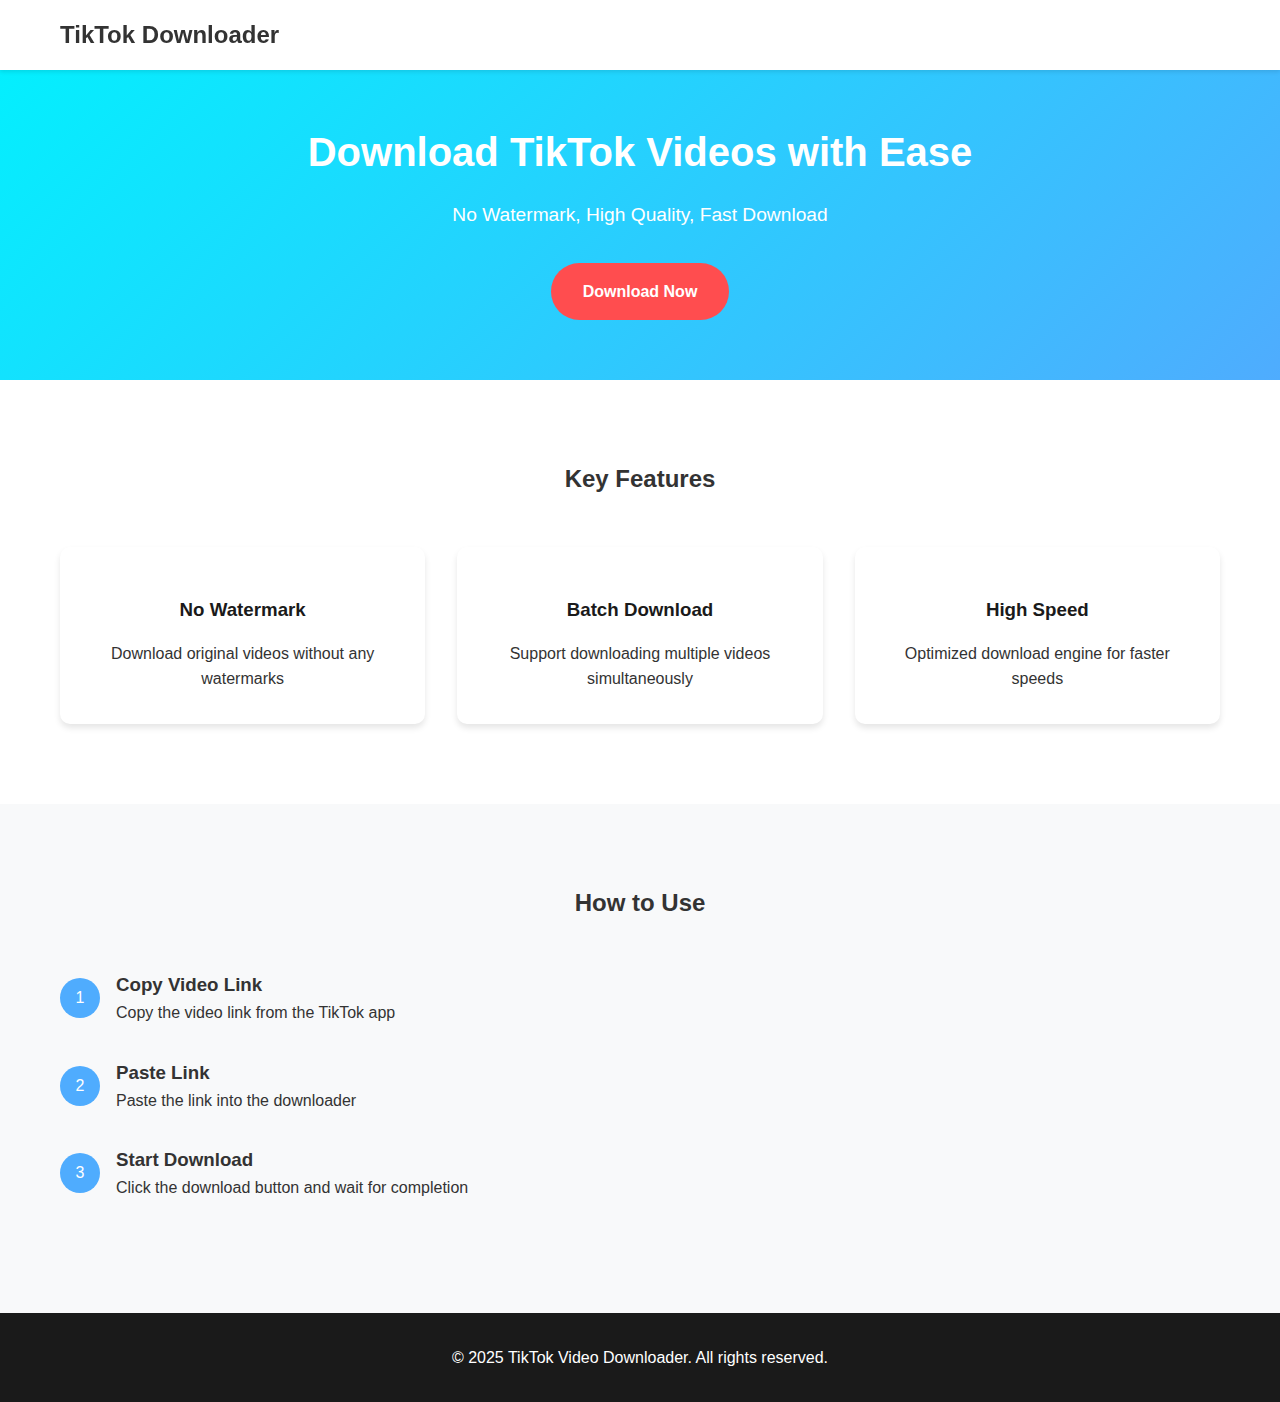
==== aboutus.htm @ 4d3f7ae5 "Create aboutus.htm" ====
<!DOCTYPE html>
<html lang="en">
<head>
    <meta charset="UTF-8">
    <meta name="viewport" content="width=device-width, initial-scale=1.0">
    <title>TikTok Video Downloader - Easily Download Your Favorite Videos</title>
    <style>
        * {
            margin: 0;
            padding: 0;
            box-sizing: border-box;
        }

        body {
            font-family: -apple-system, BlinkMacSystemFont, 'Segoe UI', Roboto, 'Helvetica Neue', Arial, sans-serif;
            line-height: 1.6;
            color: #333;
            background-color: #f8f9fa;
        }

        .container {
            max-width: 1200px;
            margin: 0 auto;
            padding: 0 20px;
        }

        header {
            background-color: #fff;
            box-shadow: 0 2px 4px rgba(0,0,0,0.1);
            padding: 1rem 0;
            position: fixed;
            width: 100%;
            top: 0;
            z-index: 1000;
        }

        .hero {
            padding: 120px 0 60px;
            text-align: center;
            background: linear-gradient(135deg, #00f2fe 0%, #4facfe 100%);
            color: white;
        }

        .hero h1 {
            font-size: 2.5rem;
            margin-bottom: 1rem;
        }

        .hero p {
            font-size: 1.2rem;
            margin-bottom: 2rem;
        }

        .download-btn {
            display: inline-block;
            background-color: #ff4d4f;
            color: white;
            padding: 1rem 2rem;
            border-radius: 30px;
            text-decoration: none;
            font-weight: bold;
            transition: transform 0.3s ease;
        }

        .download-btn:hover {
            transform: translateY(-2px);
        }

        .features {
            padding: 80px 0;
            background: white;
        }

        .features-grid {
            display: grid;
            grid-template-columns: repeat(auto-fit, minmax(250px, 1fr));
            gap: 2rem;
            margin-top: 3rem;
        }

        .feature-card {
            text-align: center;
            padding: 2rem;
            background: #fff;
            border-radius: 10px;
            box-shadow: 0 4px 6px rgba(0,0,0,0.1);
        }

        .feature-card h3 {
            margin: 1rem 0;
            color: #1a1a1a;
        }

        .how-to {
            padding: 80px 0;
            background: #f8f9fa;
        }

        .steps {
            margin-top: 3rem;
        }

        .step {
            display: flex;
            align-items: center;
            margin-bottom: 2rem;
        }

        .step-number {
            width: 40px;
            height: 40px;
            background: #4facfe;
            color: white;
            border-radius: 50%;
            display: flex;
            align-items: center;
            justify-content: center;
            margin-right: 1rem;
            flex-shrink: 0;
        }

        footer {
            background: #1a1a1a;
            color: white;
            padding: 2rem 0;
            text-align: center;
        }

        @media (max-width: 768px) {
            .hero h1 {
                font-size: 2rem;
            }

            .hero p {
                font-size: 1rem;
            }

            .features-grid {
                grid-template-columns: 1fr;
            }
        }
    </style>
</head>
<body>
    <header>
        <div class="container">
            <h2>TikTok Downloader</h2>
        </div>
    </header>

    <section class="hero">
        <div class="container">
            <h1>Download TikTok Videos with Ease</h1>
            <p>No Watermark, High Quality, Fast Download</p>
            <a href="#download" class="download-btn">Download Now</a>
        </div>
    </section>

    <section class="features">
        <div class="container">
            <h2 style="text-align: center;">Key Features</h2>
            <div class="features-grid">
                <div class="feature-card">
                    <h3>No Watermark</h3>
                    <p>Download original videos without any watermarks</p>
                </div>
                <div class="feature-card">
                    <h3>Batch Download</h3>
                    <p>Support downloading multiple videos simultaneously</p>
                </div>
                <div class="feature-card">
                    <h3>High Speed</h3>
                    <p>Optimized download engine for faster speeds</p>
                </div>
            </div>
        </div>
    </section>

    <section class="how-to">
        <div class="container">
            <h2 style="text-align: center;">How to Use</h2>
            <div class="steps">
                <div class="step">
                    <div class="step-number">1</div>
                    <div class="step-content">
                        <h3>Copy Video Link</h3>
                        <p>Copy the video link from the TikTok app</p>
                    </div>
                </div>
                <div class="step">
                    <div class="step-number">2</div>
                    <div class="step-content">
                        <h3>Paste Link</h3>
                        <p>Paste the link into the downloader</p>
                    </div>
                </div>
                <div class="step">
                    <div class="step-number">3</div>
                    <div class="step-content">
                        <h3>Start Download</h3>
                        <p>Click the download button and wait for completion</p>
                    </div>
                </div>
            </div>
        </div>
    </section>

    <footer>
        <div class="container">
            <p>&copy; 2025 TikTok Video Downloader. All rights reserved.</p>
        </div>
    </footer>
</body>
</html>
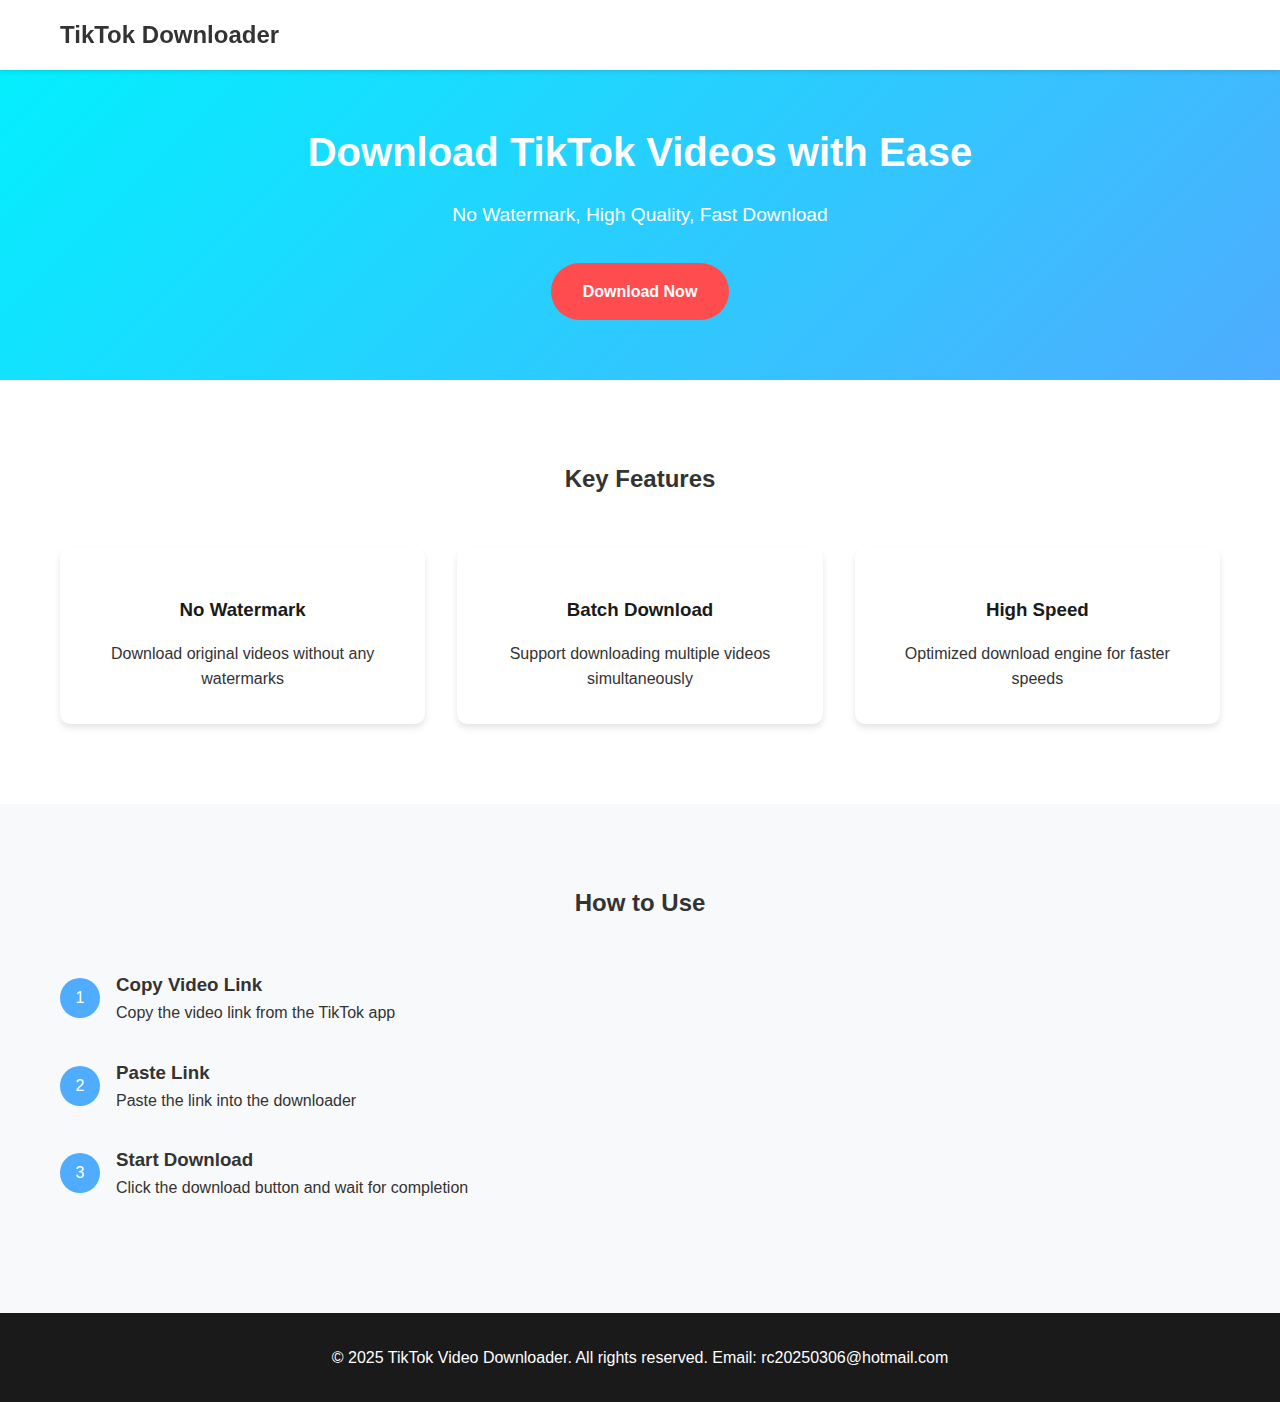
==== commit e82ed293: "Update aboutus.htm" ====
--- a/aboutus.htm
+++ b/aboutus.htm
@@ -207,7 +207,7 @@
 
     <footer>
         <div class="container">
-            <p>&copy; 2025 TikTok Video Downloader. All rights reserved.</p>
+            <p>&copy; 2025 TikTok Video Downloader. All rights reserved. Email: rc20250306@hotmail.com</p>
         </div>
     </footer>
 </body>
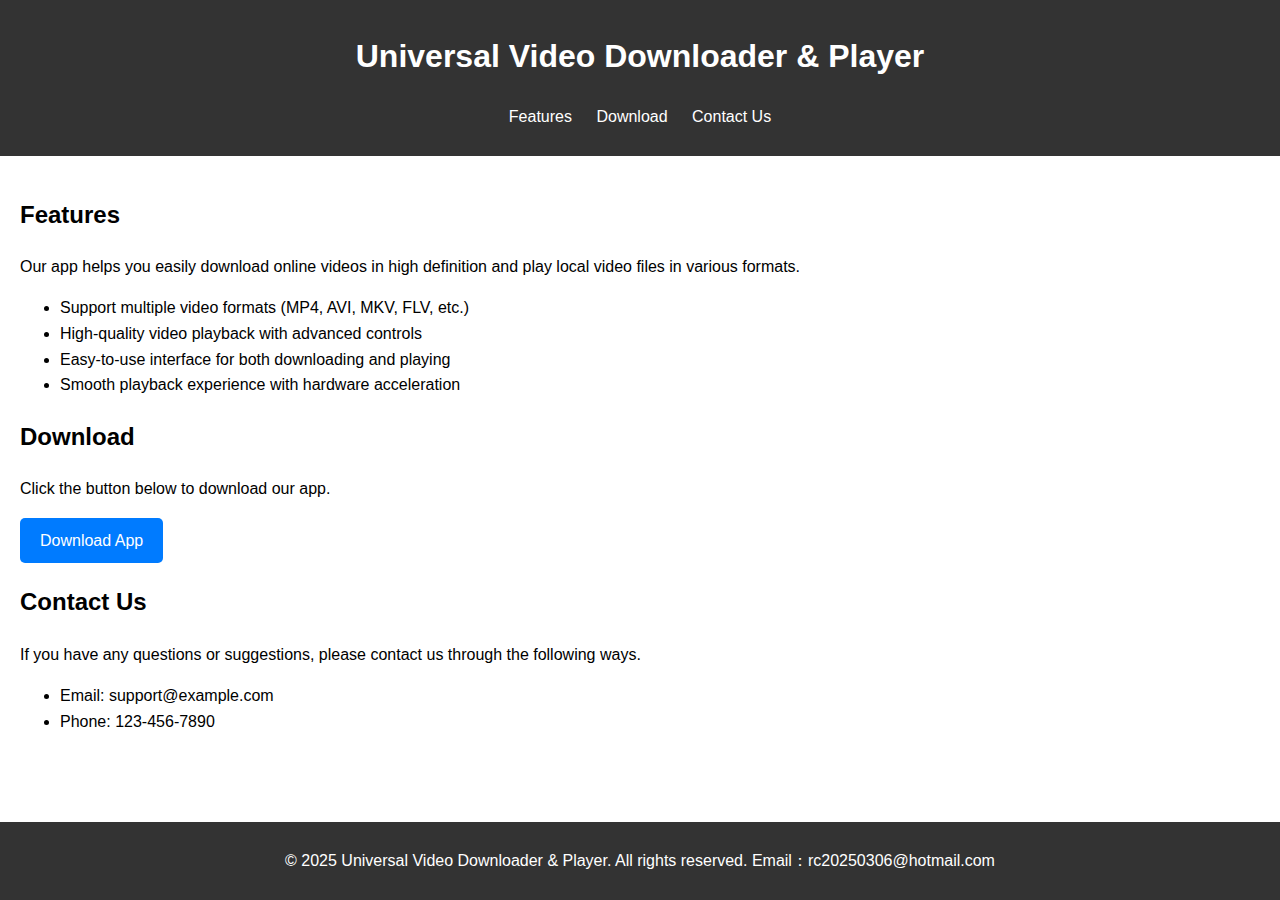
==== commit 03f3e9b4: "Update aboutus.htm" ====
--- a/aboutus.htm
+++ b/aboutus.htm
@@ -3,212 +3,107 @@
 <head>
     <meta charset="UTF-8">
     <meta name="viewport" content="width=device-width, initial-scale=1.0">
-    <title>TikTok Video Downloader - Easily Download Your Favorite Videos</title>
+    <title>Universal Video Downloader & Player</title>
     <style>
-        * {
+        body {
+            font-family: Arial, sans-serif;
             margin: 0;
             padding: 0;
-            box-sizing: border-box;
-        }
-
-        body {
-            font-family: -apple-system, BlinkMacSystemFont, 'Segoe UI', Roboto, 'Helvetica Neue', Arial, sans-serif;
             line-height: 1.6;
-            color: #333;
-            background-color: #f8f9fa;
-        }
-
-        .container {
-            max-width: 1200px;
-            margin: 0 auto;
-            padding: 0 20px;
         }
 
         header {
-            background-color: #fff;
-            box-shadow: 0 2px 4px rgba(0,0,0,0.1);
-            padding: 1rem 0;
-            position: fixed;
-            width: 100%;
-            top: 0;
-            z-index: 1000;
+            background: #333;
+            color: #fff;
+            padding: 10px 0;
+            text-align: center;
         }
 
-        .hero {
-            padding: 120px 0 60px;
-            text-align: center;
-            background: linear-gradient(135deg, #00f2fe 0%, #4facfe 100%);
-            color: white;
+        nav ul {
+            list-style: none;
+            padding: 0;
         }
 
-        .hero h1 {
-            font-size: 2.5rem;
-            margin-bottom: 1rem;
+        nav ul li {
+            display: inline;
+            margin: 0 10px;
         }
 
-        .hero p {
-            font-size: 1.2rem;
-            margin-bottom: 2rem;
+        nav ul li a {
+            color: #fff;
+            text-decoration: none;
         }
 
-        .download-btn {
-            display: inline-block;
-            background-color: #ff4d4f;
-            color: white;
-            padding: 1rem 2rem;
-            border-radius: 30px;
-            text-decoration: none;
-            font-weight: bold;
-            transition: transform 0.3s ease;
+        main {
+            padding: 20px;
         }
 
-        .download-btn:hover {
-            transform: translateY(-2px);
+        section {
+            margin-bottom: 20px;
         }
 
-        .features {
-            padding: 80px 0;
-            background: white;
-        }
-
-        .features-grid {
-            display: grid;
-            grid-template-columns: repeat(auto-fit, minmax(250px, 1fr));
-            gap: 2rem;
-            margin-top: 3rem;
-        }
-
-        .feature-card {
-            text-align: center;
-            padding: 2rem;
-            background: #fff;
-            border-radius: 10px;
-            box-shadow: 0 4px 6px rgba(0,0,0,0.1);
-        }
-
-        .feature-card h3 {
-            margin: 1rem 0;
-            color: #1a1a1a;
-        }
-
-        .how-to {
-            padding: 80px 0;
-            background: #f8f9fa;
-        }
-
-        .steps {
-            margin-top: 3rem;
-        }
-
-        .step {
-            display: flex;
-            align-items: center;
-            margin-bottom: 2rem;
-        }
-
-        .step-number {
-            width: 40px;
-            height: 40px;
-            background: #4facfe;
-            color: white;
-            border-radius: 50%;
-            display: flex;
-            align-items: center;
-            justify-content: center;
-            margin-right: 1rem;
-            flex-shrink: 0;
+        .download-button {
+            display: inline-block;
+            padding: 10px 20px;
+            background-color: #007BFF;
+            color: #fff;
+            text-decoration: none;
+            border-radius: 5px;
         }
 
         footer {
-            background: #1a1a1a;
-            color: white;
-            padding: 2rem 0;
+            background: #333;
+            color: #fff;
             text-align: center;
-        }
-
-        @media (max-width: 768px) {
-            .hero h1 {
-                font-size: 2rem;
-            }
-
-            .hero p {
-                font-size: 1rem;
-            }
-
-            .features-grid {
-                grid-template-columns: 1fr;
-            }
+            padding: 10px 0;
+            position: fixed;
+            width: 100%;
+            bottom: 0;
         }
     </style>
 </head>
 <body>
     <header>
-        <div class="container">
-            <h2>TikTok Downloader</h2>
-        </div>
+        <h1>Universal Video Downloader & Player</h1>
+        <nav>
+            <ul>
+                <li><a href="#features">Features</a></li>
+                <li><a href="#download">Download</a></li>
+                <li><a href="#contact">Contact Us</a></li>
+            </ul>
+        </nav>
     </header>
 
-    <section class="hero">
-        <div class="container">
-            <h1>Download TikTok Videos with Ease</h1>
-            <p>No Watermark, High Quality, Fast Download</p>
-            <a href="#download" class="download-btn">Download Now</a>
-        </div>
-    </section>
+    <main>
+        <section id="features">
+            <h2>Features</h2>
+            <p>Our app helps you easily download online videos in high definition and play local video files in various formats.</p>
+            <ul>
+                <li>Support multiple video formats (MP4, AVI, MKV, FLV, etc.)</li>
+                <li>High-quality video playback with advanced controls</li>
+                <li>Easy-to-use interface for both downloading and playing</li>
+                <li>Smooth playback experience with hardware acceleration</li>
+            </ul>
+        </section>
 
-    <section class="features">
-        <div class="container">
-            <h2 style="text-align: center;">Key Features</h2>
-            <div class="features-grid">
-                <div class="feature-card">
-                    <h3>No Watermark</h3>
-                    <p>Download original videos without any watermarks</p>
-                </div>
-                <div class="feature-card">
-                    <h3>Batch Download</h3>
-                    <p>Support downloading multiple videos simultaneously</p>
-                </div>
-                <div class="feature-card">
-                    <h3>High Speed</h3>
-                    <p>Optimized download engine for faster speeds</p>
-                </div>
-            </div>
-        </div>
-    </section>
+        <section id="download">
+            <h2>Download</h2>
+            <p>Click the button below to download our app.</p>
+            <a href="download-link" class="download-button">Download App</a>
+        </section>
 
-    <section class="how-to">
-        <div class="container">
-            <h2 style="text-align: center;">How to Use</h2>
-            <div class="steps">
-                <div class="step">
-                    <div class="step-number">1</div>
-                    <div class="step-content">
-                        <h3>Copy Video Link</h3>
-                        <p>Copy the video link from the TikTok app</p>
-                    </div>
-                </div>
-                <div class="step">
-                    <div class="step-number">2</div>
-                    <div class="step-content">
-                        <h3>Paste Link</h3>
-                        <p>Paste the link into the downloader</p>
-                    </div>
-                </div>
-                <div class="step">
-                    <div class="step-number">3</div>
-                    <div class="step-content">
-                        <h3>Start Download</h3>
-                        <p>Click the download button and wait for completion</p>
-                    </div>
-                </div>
-            </div>
-        </div>
-    </section>
+        <section id="contact">
+            <h2>Contact Us</h2>
+            <p>If you have any questions or suggestions, please contact us through the following ways.</p>
+            <ul>
+                <li>Email: support@example.com</li>
+                <li>Phone: 123-456-7890</li>
+            </ul>
+        </section>
+    </main>
 
     <footer>
-        <div class="container">
-            <p>&copy; 2025 TikTok Video Downloader. All rights reserved. Email: rc20250306@hotmail.com</p>
-        </div>
+        <p>&copy; 2025 Universal Video Downloader & Player. All rights reserved. Email：rc20250306@hotmail.com</p>
     </footer>
 </body>
 </html>
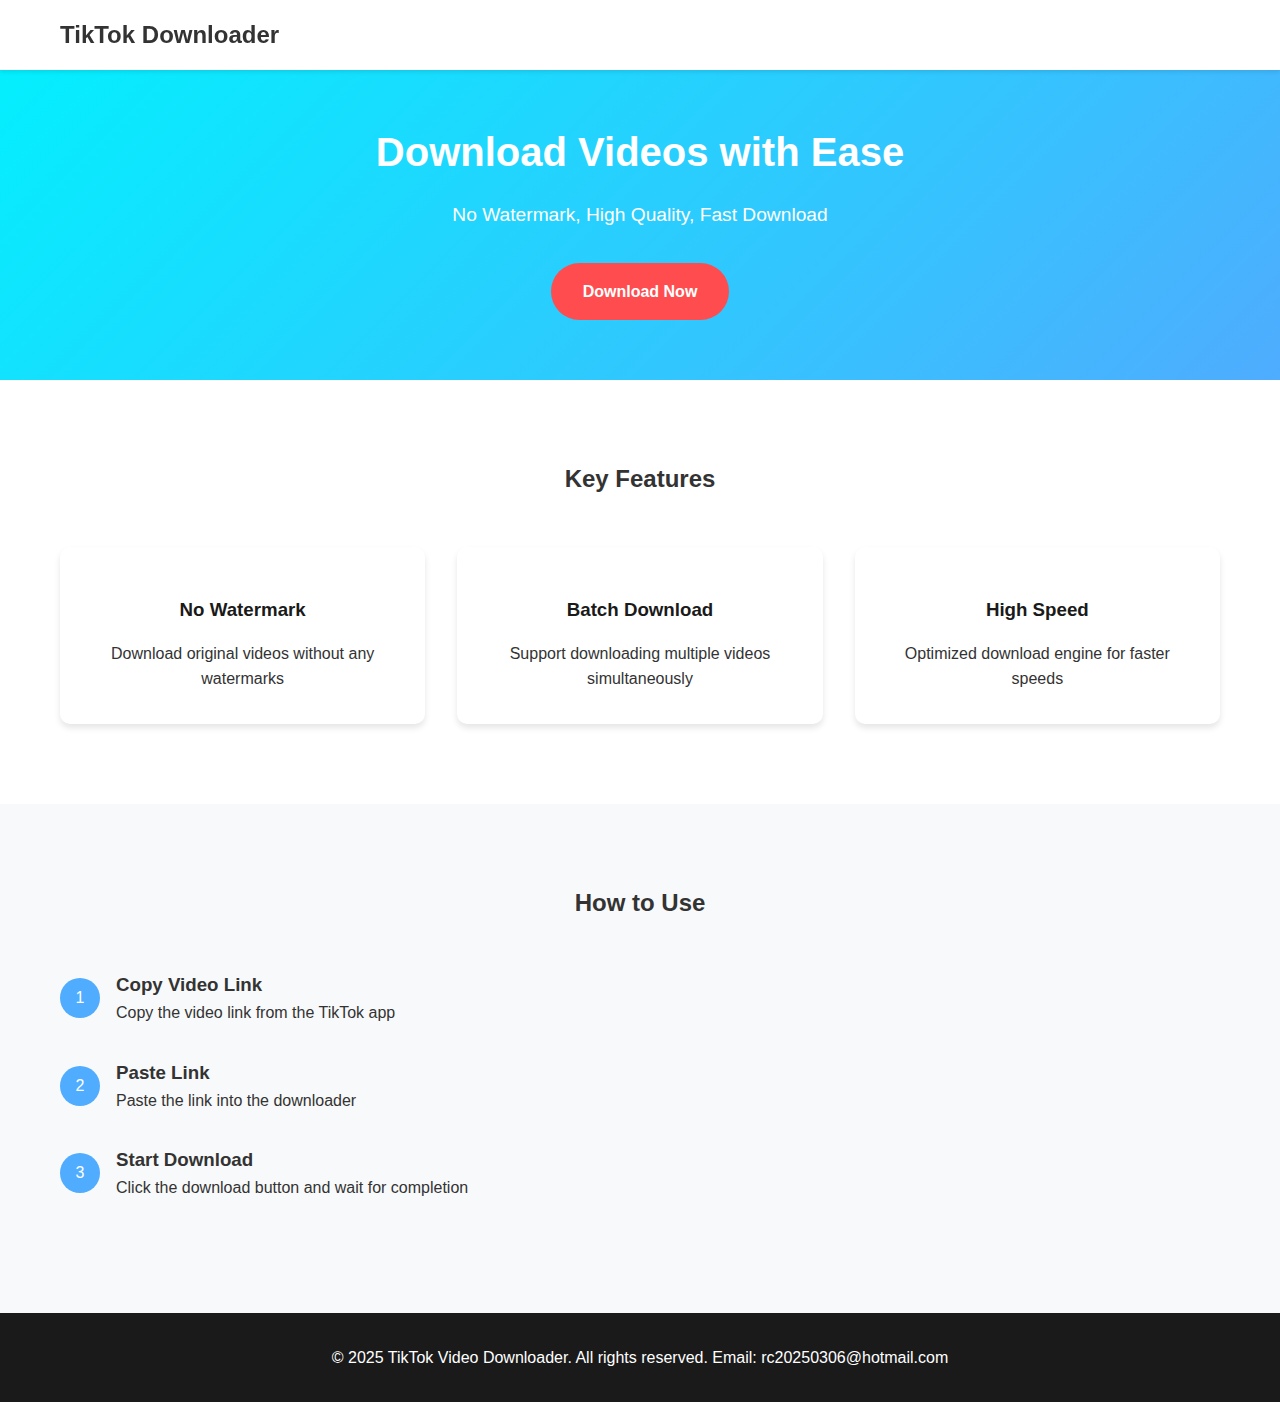
==== commit 1419ad3d: "Update aboutus.htm" ====
--- a/aboutus.htm
+++ b/aboutus.htm
@@ -1,109 +1,215 @@
 <!DOCTYPE html>
-<html lang="en">
-<head>
-    <meta charset="UTF-8">
-    <meta name="viewport" content="width=device-width, initial-scale=1.0">
-    <title>Universal Video Downloader & Player</title>
-    <style>
-        body {
-            font-family: Arial, sans-serif;
-            margin: 0;
-            padding: 0;
-            line-height: 1.6;
-        }
-
-        header {
-            background: #333;
-            color: #fff;
-            padding: 10px 0;
-            text-align: center;
-        }
-
-        nav ul {
-            list-style: none;
-            padding: 0;
-        }
-
-        nav ul li {
-            display: inline;
-            margin: 0 10px;
-        }
-
-        nav ul li a {
-            color: #fff;
-            text-decoration: none;
-        }
-
-        main {
-            padding: 20px;
-        }
-
-        section {
-            margin-bottom: 20px;
-        }
-
-        .download-button {
-            display: inline-block;
-            padding: 10px 20px;
-            background-color: #007BFF;
-            color: #fff;
-            text-decoration: none;
-            border-radius: 5px;
-        }
-
-        footer {
-            background: #333;
-            color: #fff;
-            text-align: center;
-            padding: 10px 0;
-            position: fixed;
-            width: 100%;
-            bottom: 0;
-        }
-    </style>
-</head>
-<body>
-    <header>
-        <h1>Universal Video Downloader & Player</h1>
-        <nav>
-            <ul>
-                <li><a href="#features">Features</a></li>
-                <li><a href="#download">Download</a></li>
-                <li><a href="#contact">Contact Us</a></li>
-            </ul>
-        </nav>
-    </header>
-
-    <main>
-        <section id="features">
-            <h2>Features</h2>
-            <p>Our app helps you easily download online videos in high definition and play local video files in various formats.</p>
-            <ul>
-                <li>Support multiple video formats (MP4, AVI, MKV, FLV, etc.)</li>
-                <li>High-quality video playback with advanced controls</li>
-                <li>Easy-to-use interface for both downloading and playing</li>
-                <li>Smooth playback experience with hardware acceleration</li>
-            </ul>
-        </section>
-
-        <section id="download">
-            <h2>Download</h2>
-            <p>Click the button below to download our app.</p>
-            <a href="download-link" class="download-button">Download App</a>
-        </section>
-
-        <section id="contact">
-            <h2>Contact Us</h2>
-            <p>If you have any questions or suggestions, please contact us through the following ways.</p>
-            <ul>
-                <li>Email: support@example.com</li>
-                <li>Phone: 123-456-7890</li>
-            </ul>
-        </section>
-    </main>
-
-    <footer>
-        <p>&copy; 2025 Universal Video Downloader & Player. All rights reserved. Email：rc20250306@hotmail.com</p>
-    </footer>
-</body>
-</html>
+ <html lang="en">
+ <head>
+     <meta charset="UTF-8">
+     <meta name="viewport" content="width=device-width, initial-scale=1.0">
+     <title>Best Video Downloader - Easily Download Your Favorite Videos</title>
+     <style>
+         * {
+             margin: 0;
+             padding: 0;
+             box-sizing: border-box;
+         }
+ 
+         body {
+             font-family: -apple-system, BlinkMacSystemFont, 'Segoe UI', Roboto, 'Helvetica Neue', Arial, sans-serif;
+             line-height: 1.6;
+             color: #333;
+             background-color: #f8f9fa;
+         }
+ 
+         .container {
+             max-width: 1200px;
+             margin: 0 auto;
+             padding: 0 20px;
+         }
+ 
+         header {
+             background-color: #fff;
+             box-shadow: 0 2px 4px rgba(0,0,0,0.1);
+             padding: 1rem 0;
+             position: fixed;
+             width: 100%;
+             top: 0;
+             z-index: 1000;
+         }
+ 
+         .hero {
+             padding: 120px 0 60px;
+             text-align: center;
+             background: linear-gradient(135deg, #00f2fe 0%, #4facfe 100%);
+             color: white;
+         }
+ 
+         .hero h1 {
+             font-size: 2.5rem;
+             margin-bottom: 1rem;
+         }
+ 
+         .hero p {
+             font-size: 1.2rem;
+             margin-bottom: 2rem;
+         }
+ 
+         .download-btn {
+             display: inline-block;
+             background-color: #ff4d4f;
+             color: white;
+             padding: 1rem 2rem;
+             border-radius: 30px;
+             text-decoration: none;
+             font-weight: bold;
+             transition: transform 0.3s ease;
+         }
+ 
+         .download-btn:hover {
+             transform: translateY(-2px);
+         }
+ 
+         .features {
+             padding: 80px 0;
+             background: white;
+         }
+ 
+         .features-grid {
+             display: grid;
+             grid-template-columns: repeat(auto-fit, minmax(250px, 1fr));
+             gap: 2rem;
+             margin-top: 3rem;
+         }
+ 
+         .feature-card {
+             text-align: center;
+             padding: 2rem;
+             background: #fff;
+             border-radius: 10px;
+             box-shadow: 0 4px 6px rgba(0,0,0,0.1);
+         }
+ 
+         .feature-card h3 {
+             margin: 1rem 0;
+             color: #1a1a1a;
+         }
+ 
+         .how-to {
+             padding: 80px 0;
+             background: #f8f9fa;
+         }
+ 
+         .steps {
+             margin-top: 3rem;
+         }
+ 
+         .step {
+             display: flex;
+             align-items: center;
+             margin-bottom: 2rem;
+         }
+ 
+         .step-number {
+             width: 40px;
+             height: 40px;
+             background: #4facfe;
+             color: white;
+             border-radius: 50%;
+             display: flex;
+             align-items: center;
+             justify-content: center;
+             margin-right: 1rem;
+             flex-shrink: 0;
+         }
+ 
+         footer {
+             background: #1a1a1a;
+             color: white;
+             padding: 2rem 0;
+             text-align: center;
+         }
+ 
+         @media (max-width: 768px) {
+             .hero h1 {
+                 font-size: 2rem;
+             }
+ 
+             .hero p {
+                 font-size: 1rem;
+             }
+ 
+             .features-grid {
+                 grid-template-columns: 1fr;
+             }
+         }
+     </style>
+ </head>
+ <body>
+     <header>
+         <div class="container">
+             <h2>TikTok Downloader</h2>
+         </div>
+     </header>
+ 
+     <section class="hero">
+         <div class="container">
+             <h1>Download Videos with Ease</h1>
+             <p>No Watermark, High Quality, Fast Download</p>
+             <a href="#download" class="download-btn">Download Now</a>
+         </div>
+     </section>
+ 
+     <section class="features">
+         <div class="container">
+             <h2 style="text-align: center;">Key Features</h2>
+             <div class="features-grid">
+                 <div class="feature-card">
+                     <h3>No Watermark</h3>
+                     <p>Download original videos without any watermarks</p>
+                 </div>
+                 <div class="feature-card">
+                     <h3>Batch Download</h3>
+                     <p>Support downloading multiple videos simultaneously</p>
+                 </div>
+                 <div class="feature-card">
+                     <h3>High Speed</h3>
+                     <p>Optimized download engine for faster speeds</p>
+                 </div>
+             </div>
+         </div>
+     </section>
+ 
+     <section class="how-to">
+         <div class="container">
+             <h2 style="text-align: center;">How to Use</h2>
+             <div class="steps">
+                 <div class="step">
+                     <div class="step-number">1</div>
+                     <div class="step-content">
+                         <h3>Copy Video Link</h3>
+                         <p>Copy the video link from the TikTok app</p>
+                     </div>
+                 </div>
+                 <div class="step">
+                     <div class="step-number">2</div>
+                     <div class="step-content">
+                         <h3>Paste Link</h3>
+                         <p>Paste the link into the downloader</p>
+                     </div>
+                 </div>
+                 <div class="step">
+                     <div class="step-number">3</div>
+                     <div class="step-content">
+                         <h3>Start Download</h3>
+                         <p>Click the download button and wait for completion</p>
+                     </div>
+                 </div>
+             </div>
+         </div>
+     </section>
+ 
+     <footer>
+         <div class="container">
+           
+             <p>&copy; 2025 TikTok Video Downloader. All rights reserved. Email: rc20250306@hotmail.com</p>
+         </div>
+     </footer>
+ </body>
+ </html>
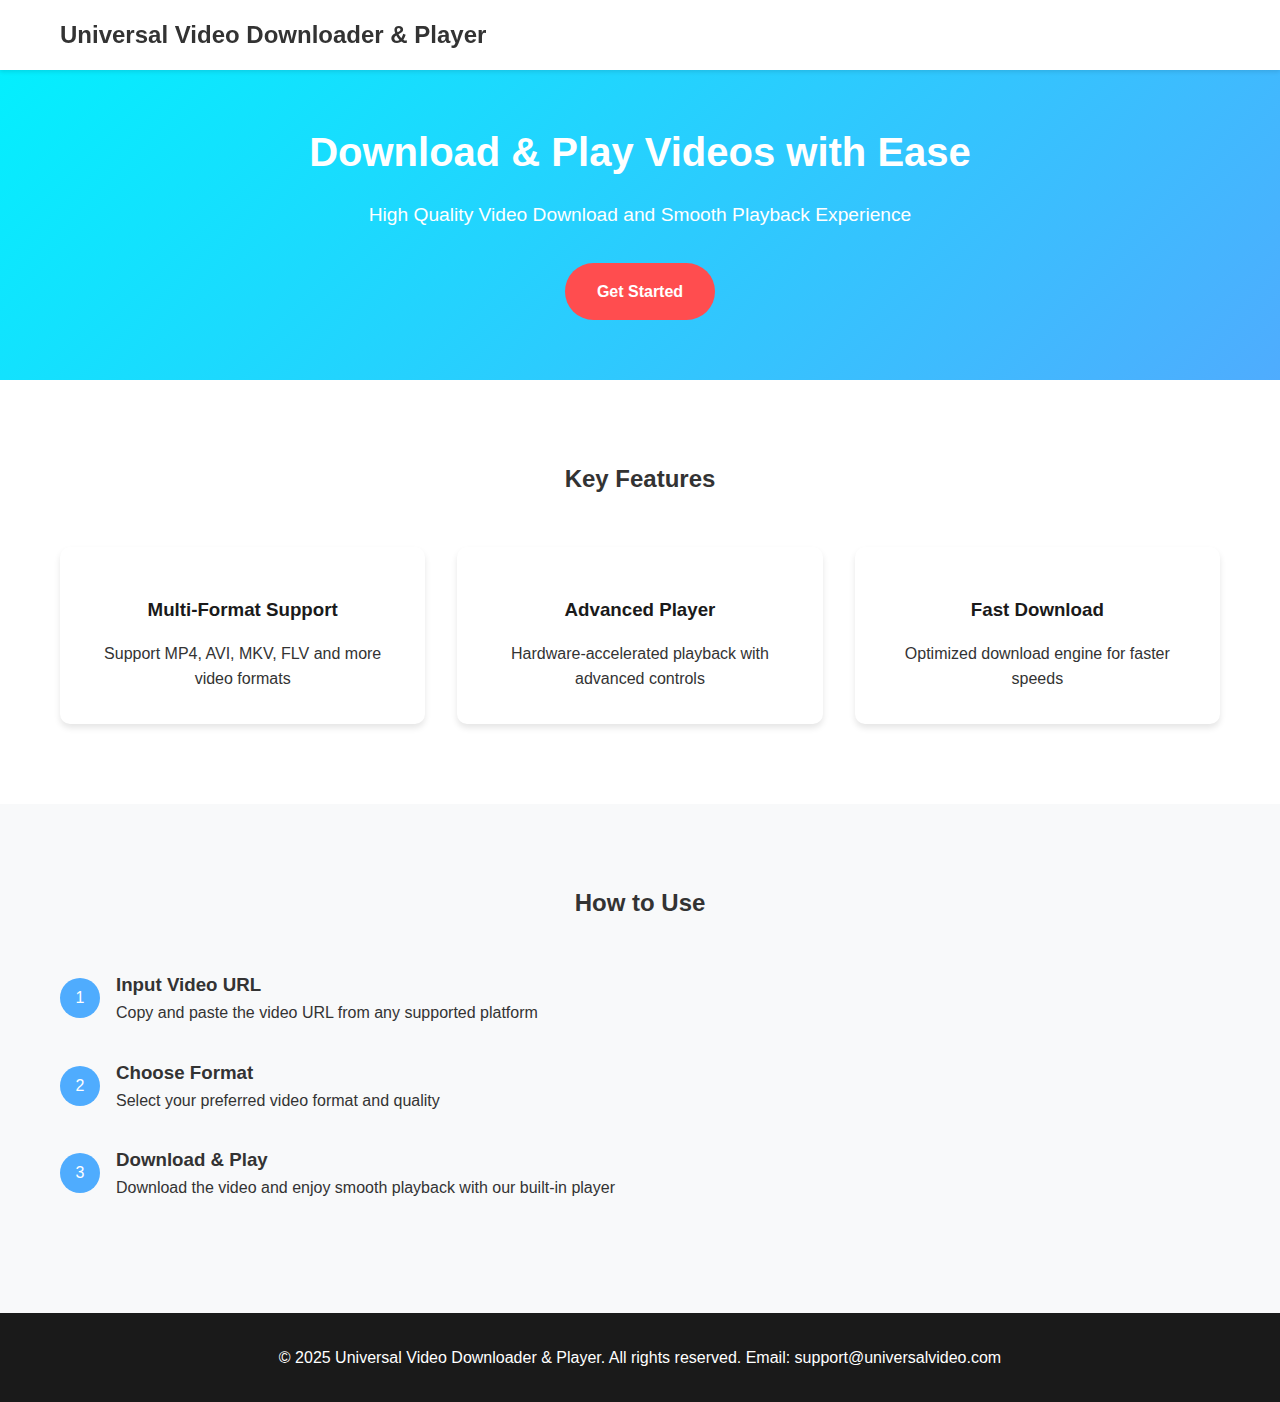
==== commit eef548a1: "Update aboutus.htm" ====
--- a/aboutus.htm
+++ b/aboutus.htm
@@ -1,215 +1,214 @@
 <!DOCTYPE html>
- <html lang="en">
- <head>
-     <meta charset="UTF-8">
-     <meta name="viewport" content="width=device-width, initial-scale=1.0">
-     <title>Best Video Downloader - Easily Download Your Favorite Videos</title>
-     <style>
-         * {
-             margin: 0;
-             padding: 0;
-             box-sizing: border-box;
-         }
- 
-         body {
-             font-family: -apple-system, BlinkMacSystemFont, 'Segoe UI', Roboto, 'Helvetica Neue', Arial, sans-serif;
-             line-height: 1.6;
-             color: #333;
-             background-color: #f8f9fa;
-         }
- 
-         .container {
-             max-width: 1200px;
-             margin: 0 auto;
-             padding: 0 20px;
-         }
- 
-         header {
-             background-color: #fff;
-             box-shadow: 0 2px 4px rgba(0,0,0,0.1);
-             padding: 1rem 0;
-             position: fixed;
-             width: 100%;
-             top: 0;
-             z-index: 1000;
-         }
- 
-         .hero {
-             padding: 120px 0 60px;
-             text-align: center;
-             background: linear-gradient(135deg, #00f2fe 0%, #4facfe 100%);
-             color: white;
-         }
- 
-         .hero h1 {
-             font-size: 2.5rem;
-             margin-bottom: 1rem;
-         }
- 
-         .hero p {
-             font-size: 1.2rem;
-             margin-bottom: 2rem;
-         }
- 
-         .download-btn {
-             display: inline-block;
-             background-color: #ff4d4f;
-             color: white;
-             padding: 1rem 2rem;
-             border-radius: 30px;
-             text-decoration: none;
-             font-weight: bold;
-             transition: transform 0.3s ease;
-         }
- 
-         .download-btn:hover {
-             transform: translateY(-2px);
-         }
- 
-         .features {
-             padding: 80px 0;
-             background: white;
-         }
- 
-         .features-grid {
-             display: grid;
-             grid-template-columns: repeat(auto-fit, minmax(250px, 1fr));
-             gap: 2rem;
-             margin-top: 3rem;
-         }
- 
-         .feature-card {
-             text-align: center;
-             padding: 2rem;
-             background: #fff;
-             border-radius: 10px;
-             box-shadow: 0 4px 6px rgba(0,0,0,0.1);
-         }
- 
-         .feature-card h3 {
-             margin: 1rem 0;
-             color: #1a1a1a;
-         }
- 
-         .how-to {
-             padding: 80px 0;
-             background: #f8f9fa;
-         }
- 
-         .steps {
-             margin-top: 3rem;
-         }
- 
-         .step {
-             display: flex;
-             align-items: center;
-             margin-bottom: 2rem;
-         }
- 
-         .step-number {
-             width: 40px;
-             height: 40px;
-             background: #4facfe;
-             color: white;
-             border-radius: 50%;
-             display: flex;
-             align-items: center;
-             justify-content: center;
-             margin-right: 1rem;
-             flex-shrink: 0;
-         }
- 
-         footer {
-             background: #1a1a1a;
-             color: white;
-             padding: 2rem 0;
-             text-align: center;
-         }
- 
-         @media (max-width: 768px) {
-             .hero h1 {
-                 font-size: 2rem;
-             }
- 
-             .hero p {
-                 font-size: 1rem;
-             }
- 
-             .features-grid {
-                 grid-template-columns: 1fr;
-             }
-         }
-     </style>
- </head>
- <body>
-     <header>
-         <div class="container">
-             <h2>TikTok Downloader</h2>
-         </div>
-     </header>
- 
-     <section class="hero">
-         <div class="container">
-             <h1>Download Videos with Ease</h1>
-             <p>No Watermark, High Quality, Fast Download</p>
-             <a href="#download" class="download-btn">Download Now</a>
-         </div>
-     </section>
- 
-     <section class="features">
-         <div class="container">
-             <h2 style="text-align: center;">Key Features</h2>
-             <div class="features-grid">
-                 <div class="feature-card">
-                     <h3>No Watermark</h3>
-                     <p>Download original videos without any watermarks</p>
-                 </div>
-                 <div class="feature-card">
-                     <h3>Batch Download</h3>
-                     <p>Support downloading multiple videos simultaneously</p>
-                 </div>
-                 <div class="feature-card">
-                     <h3>High Speed</h3>
-                     <p>Optimized download engine for faster speeds</p>
-                 </div>
-             </div>
-         </div>
-     </section>
- 
-     <section class="how-to">
-         <div class="container">
-             <h2 style="text-align: center;">How to Use</h2>
-             <div class="steps">
-                 <div class="step">
-                     <div class="step-number">1</div>
-                     <div class="step-content">
-                         <h3>Copy Video Link</h3>
-                         <p>Copy the video link from the TikTok app</p>
-                     </div>
-                 </div>
-                 <div class="step">
-                     <div class="step-number">2</div>
-                     <div class="step-content">
-                         <h3>Paste Link</h3>
-                         <p>Paste the link into the downloader</p>
-                     </div>
-                 </div>
-                 <div class="step">
-                     <div class="step-number">3</div>
-                     <div class="step-content">
-                         <h3>Start Download</h3>
-                         <p>Click the download button and wait for completion</p>
-                     </div>
-                 </div>
-             </div>
-         </div>
-     </section>
- 
-     <footer>
-         <div class="container">
-           
-             <p>&copy; 2025 TikTok Video Downloader. All rights reserved. Email: rc20250306@hotmail.com</p>
-         </div>
-     </footer>
- </body>
- </html>
+<html lang="en">
+<head>
+    <meta charset="UTF-8">
+    <meta name="viewport" content="width=device-width, initial-scale=1.0">
+    <title>Universal Video Downloader & Player - Your All-in-One Video Solution</title>
+    <style>
+        * {
+            margin: 0;
+            padding: 0;
+            box-sizing: border-box;
+        }
+
+        body {
+            font-family: -apple-system, BlinkMacSystemFont, 'Segoe UI', Roboto, 'Helvetica Neue', Arial, sans-serif;
+            line-height: 1.6;
+            color: #333;
+            background-color: #f8f9fa;
+        }
+
+        .container {
+            max-width: 1200px;
+            margin: 0 auto;
+            padding: 0 20px;
+        }
+
+        header {
+            background-color: #fff;
+            box-shadow: 0 2px 4px rgba(0,0,0,0.1);
+            padding: 1rem 0;
+            position: fixed;
+            width: 100%;
+            top: 0;
+            z-index: 1000;
+        }
+
+        .hero {
+            padding: 120px 0 60px;
+            text-align: center;
+            background: linear-gradient(135deg, #00f2fe 0%, #4facfe 100%);
+            color: white;
+        }
+
+        .hero h1 {
+            font-size: 2.5rem;
+            margin-bottom: 1rem;
+        }
+
+        .hero p {
+            font-size: 1.2rem;
+            margin-bottom: 2rem;
+        }
+
+        .download-btn {
+            display: inline-block;
+            background-color: #ff4d4f;
+            color: white;
+            padding: 1rem 2rem;
+            border-radius: 30px;
+            text-decoration: none;
+            font-weight: bold;
+            transition: transform 0.3s ease;
+        }
+
+        .download-btn:hover {
+            transform: translateY(-2px);
+        }
+
+        .features {
+            padding: 80px 0;
+            background: white;
+        }
+
+        .features-grid {
+            display: grid;
+            grid-template-columns: repeat(auto-fit, minmax(250px, 1fr));
+            gap: 2rem;
+            margin-top: 3rem;
+        }
+
+        .feature-card {
+            text-align: center;
+            padding: 2rem;
+            background: #fff;
+            border-radius: 10px;
+            box-shadow: 0 4px 6px rgba(0,0,0,0.1);
+        }
+
+        .feature-card h3 {
+            margin: 1rem 0;
+            color: #1a1a1a;
+        }
+
+        .how-to {
+            padding: 80px 0;
+            background: #f8f9fa;
+        }
+
+        .steps {
+            margin-top: 3rem;
+        }
+
+        .step {
+            display: flex;
+            align-items: center;
+            margin-bottom: 2rem;
+        }
+
+        .step-number {
+            width: 40px;
+            height: 40px;
+            background: #4facfe;
+            color: white;
+            border-radius: 50%;
+            display: flex;
+            align-items: center;
+            justify-content: center;
+            margin-right: 1rem;
+            flex-shrink: 0;
+        }
+
+        footer {
+            background: #1a1a1a;
+            color: white;
+            padding: 2rem 0;
+            text-align: center;
+        }
+
+        @media (max-width: 768px) {
+            .hero h1 {
+                font-size: 2rem;
+            }
+
+            .hero p {
+                font-size: 1rem;
+            }
+
+            .features-grid {
+                grid-template-columns: 1fr;
+            }
+        }
+    </style>
+</head>
+<body>
+    <header>
+        <div class="container">
+            <h2>Universal Video Downloader & Player</h2>
+        </div>
+    </header>
+
+    <section class="hero">
+        <div class="container">
+            <h1>Download & Play Videos with Ease</h1>
+            <p>High Quality Video Download and Smooth Playback Experience</p>
+            <a href="#download" class="download-btn">Get Started</a>
+        </div>
+    </section>
+
+    <section class="features">
+        <div class="container">
+            <h2 style="text-align: center;">Key Features</h2>
+            <div class="features-grid">
+                <div class="feature-card">
+                    <h3>Multi-Format Support</h3>
+                    <p>Support MP4, AVI, MKV, FLV and more video formats</p>
+                </div>
+                <div class="feature-card">
+                    <h3>Advanced Player</h3>
+                    <p>Hardware-accelerated playback with advanced controls</p>
+                </div>
+                <div class="feature-card">
+                    <h3>Fast Download</h3>
+                    <p>Optimized download engine for faster speeds</p>
+                </div>
+            </div>
+        </div>
+    </section>
+
+    <section class="how-to">
+        <div class="container">
+            <h2 style="text-align: center;">How to Use</h2>
+            <div class="steps">
+                <div class="step">
+                    <div class="step-number">1</div>
+                    <div class="step-content">
+                        <h3>Input Video URL</h3>
+                        <p>Copy and paste the video URL from any supported platform</p>
+                    </div>
+                </div>
+                <div class="step">
+                    <div class="step-number">2</div>
+                    <div class="step-content">
+                        <h3>Choose Format</h3>
+                        <p>Select your preferred video format and quality</p>
+                    </div>
+                </div>
+                <div class="step">
+                    <div class="step-number">3</div>
+                    <div class="step-content">
+                        <h3>Download & Play</h3>
+                        <p>Download the video and enjoy smooth playback with our built-in player</p>
+                    </div>
+                </div>
+            </div>
+        </div>
+    </section>
+
+    <footer>
+        <div class="container">
+            <p>&copy; 2025 Universal Video Downloader & Player. All rights reserved. Email: support@universalvideo.com</p>
+        </div>
+    </footer>
+</body>
+</html>
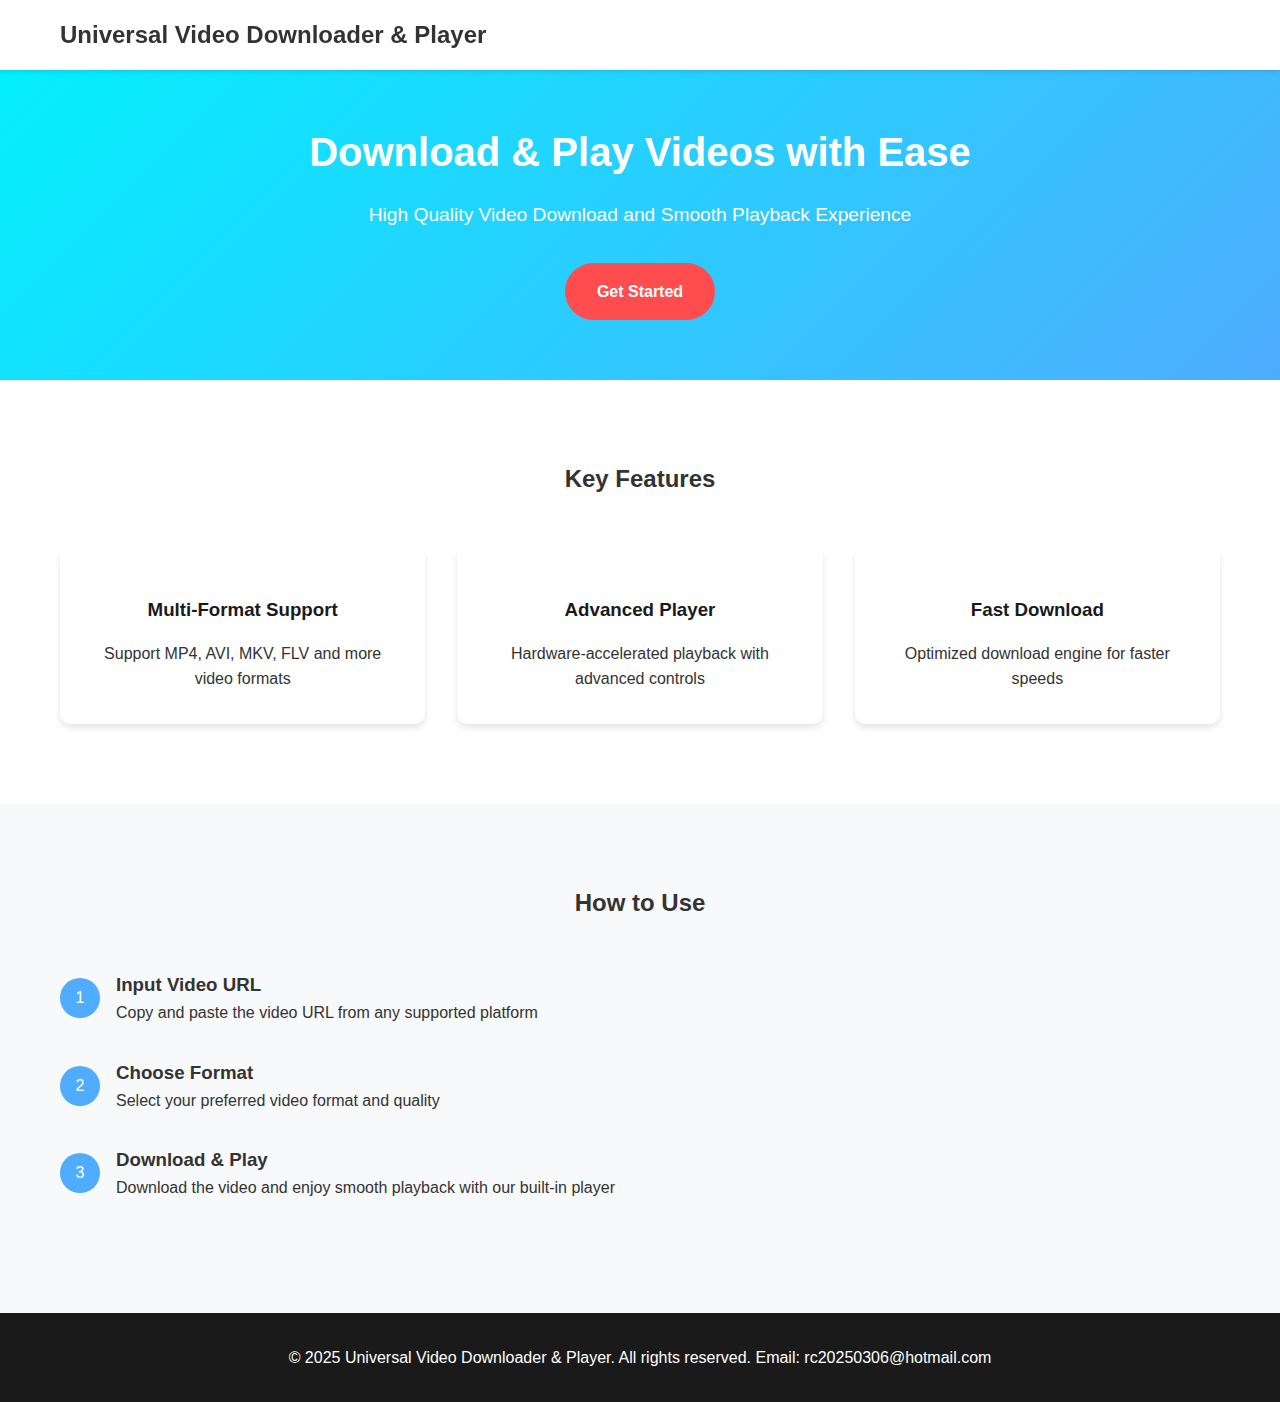
==== commit c1b748e9: "Update aboutus.htm" ====
--- a/aboutus.htm
+++ b/aboutus.htm
@@ -207,7 +207,7 @@
 
     <footer>
         <div class="container">
-            <p>&copy; 2025 Universal Video Downloader & Player. All rights reserved. Email: support@universalvideo.com</p>
+            <p>&copy; 2025 Universal Video Downloader & Player. All rights reserved. Email: rc20250306@hotmail.com</p>
         </div>
     </footer>
 </body>
